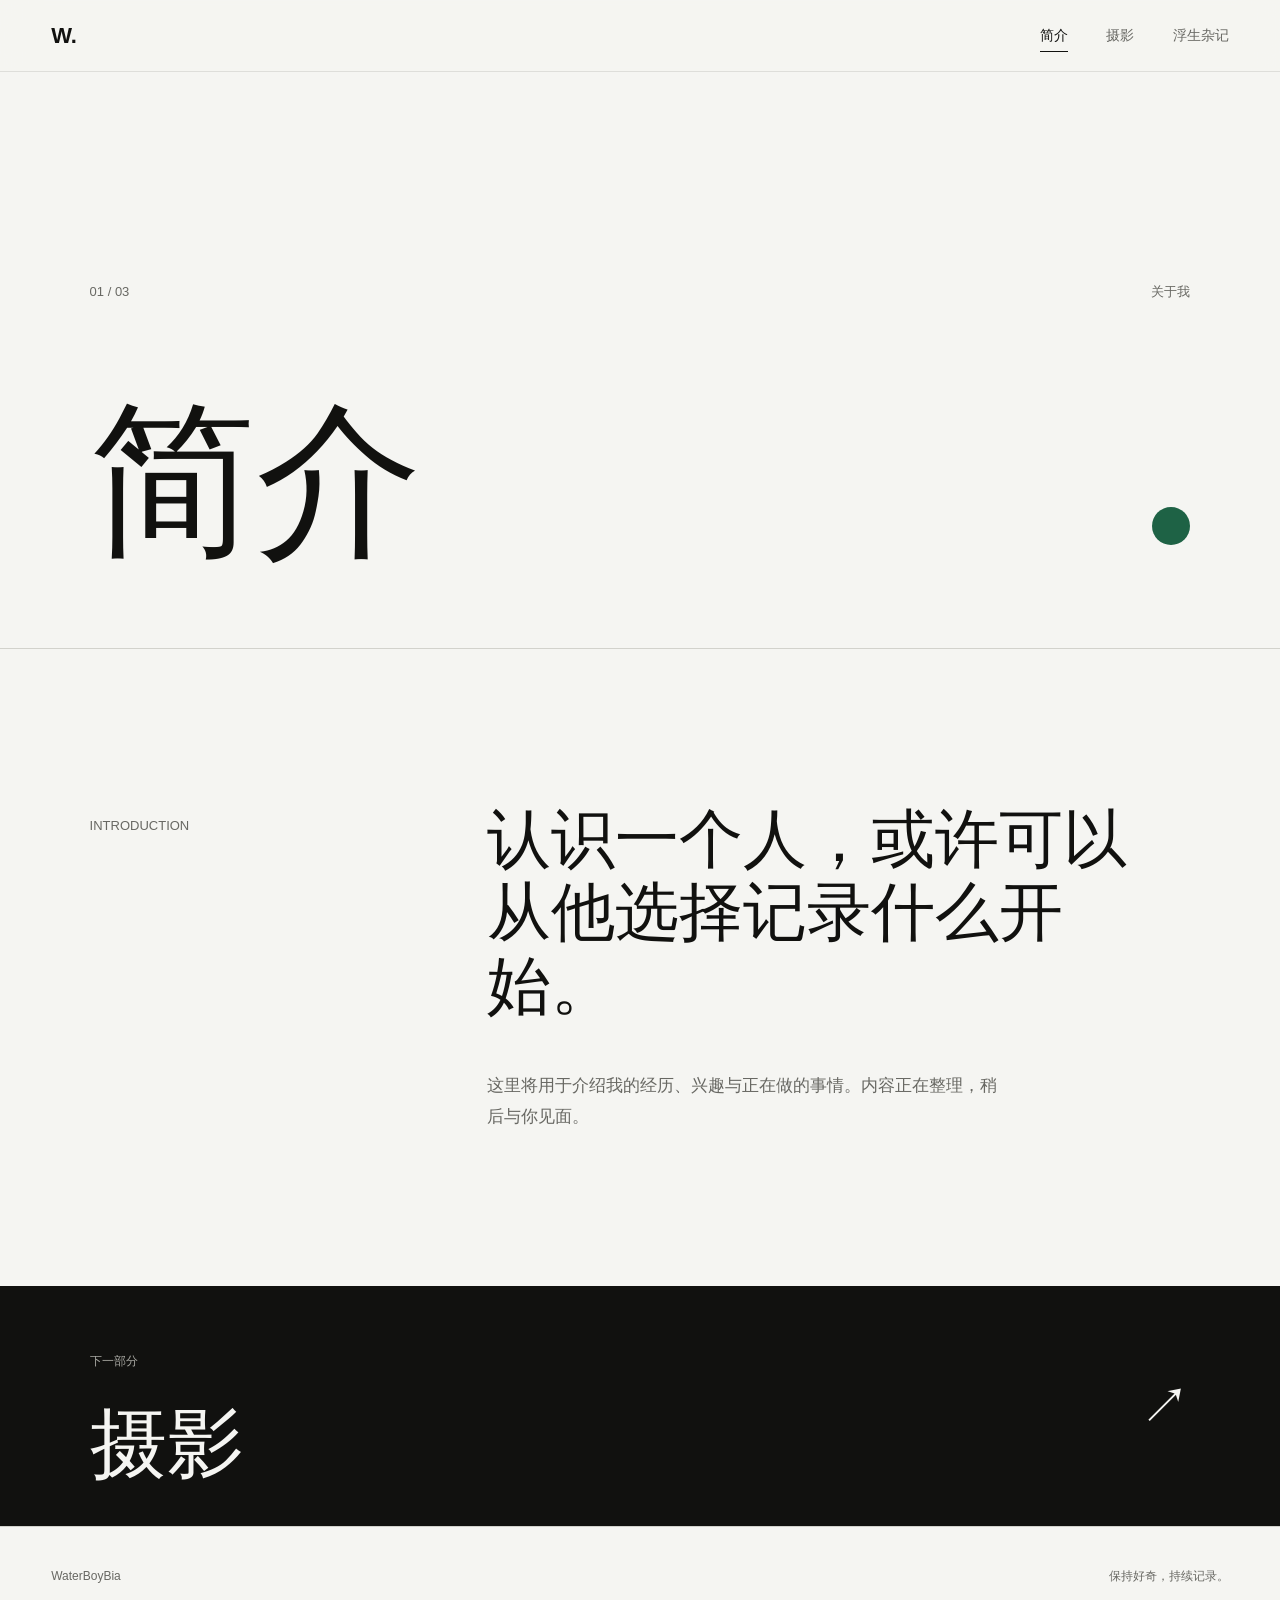
==== introduction/index.html @ 578ddb17 "add module(intro, photo, note)" ====
<!doctype html>
<html lang="zh-CN">
<head>
  <meta charset="utf-8">
  <meta name="viewport" content="width=device-width, initial-scale=1">
  <meta name="description" content="关于 WaterBoyBia。">
  <meta name="theme-color" content="#f5f5f2">
  <title>简介 · WaterBoyBia</title>
  <link rel="stylesheet" href="/assets/styles.css">
  <script src="/assets/main.js" defer></script>
</head>
<body data-page="introduction">
  <a class="skip-link" href="#main">跳到主要内容</a>
  <header class="site-header">
    <a class="brand" href="/" aria-label="WaterBoyBia 首页">W.</a>
    <button class="menu-button" type="button" aria-expanded="false" aria-controls="site-nav"><span class="menu-button__label">菜单</span><span class="menu-button__icon" aria-hidden="true"></span></button>
    <nav class="site-nav" id="site-nav" aria-label="主要导航"><a href="/introduction/">简介</a><a href="/photograph/">摄影</a><a href="/note/">浮生杂记</a></nav>
  </header>
  <main id="main">
    <section class="page-hero">
      <div class="page-hero__inner reveal">
        <div class="page-hero__topline"><span>01 / 03</span><span>关于我</span></div>
        <div class="page-hero__title-row"><h1>简介</h1><span class="page-hero__mark" aria-hidden="true"></span></div>
      </div>
    </section>
    <section class="content-section">
      <div class="content-grid">
        <p class="content-aside reveal">INTRODUCTION</p>
        <div class="placeholder reveal"><p class="placeholder__statement">认识一个人，或许可以从他选择记录什么开始。</p><p class="placeholder__detail">这里将用于介绍我的经历、兴趣与正在做的事情。内容正在整理，稍后与你见面。</p></div>
      </div>
    </section>
    <a class="next-link" href="/photograph/"><span><small>下一部分</small><br><strong>摄影</strong></span><span aria-hidden="true">↗</span></a>
  </main>
  <footer class="site-footer"><p>WaterBoyBia</p><p>保持好奇，持续记录。</p></footer>
</body>
</html>
---- assets/styles.css ----
:root {
  color-scheme: light;
  --paper: #f5f5f2;
  --ink: #11110f;
  --muted: #686863;
  --line: #d2d2cc;
  --accent: #1e6245;
  --warm: #a75b30;
  --header-height: 72px;
  font-family: -apple-system, BlinkMacSystemFont, "SF Pro Display", "PingFang SC", "Microsoft YaHei", sans-serif;
  font-synthesis: none;
}

* {
  box-sizing: border-box;
}

html {
  scroll-behavior: smooth;
}

body {
  margin: 0;
  color: var(--ink);
  background: var(--paper);
  line-height: 1.5;
}

body::before {
  position: fixed;
  inset: 0;
  z-index: 1000;
  background: var(--ink);
  content: "";
  pointer-events: none;
  animation: curtain 900ms cubic-bezier(.76, 0, .24, 1) 120ms forwards;
}

a {
  color: inherit;
  text-decoration: none;
}

button {
  color: inherit;
  font: inherit;
}

.skip-link {
  position: fixed;
  top: 8px;
  left: 8px;
  z-index: 1100;
  padding: 8px 12px;
  color: var(--paper);
  background: var(--ink);
  transform: translateY(-150%);
}

.skip-link:focus {
  transform: translateY(0);
}

.site-header {
  position: fixed;
  inset: 0 0 auto;
  z-index: 100;
  display: flex;
  align-items: center;
  height: var(--header-height);
  padding: 0 clamp(20px, 4vw, 64px);
  border-bottom: 1px solid color-mix(in srgb, var(--line) 65%, transparent);
  background: color-mix(in srgb, var(--paper) 86%, transparent);
  backdrop-filter: blur(18px) saturate(130%);
}

.brand {
  font-size: 22px;
  font-weight: 700;
  letter-spacing: 0;
}

.site-nav {
  display: flex;
  gap: clamp(24px, 3vw, 48px);
  margin-left: auto;
  font-size: 14px;
}

.site-nav a {
  position: relative;
  padding: 8px 0;
  color: var(--muted);
  transition: color 180ms ease;
}

.site-nav a::after {
  position: absolute;
  right: 0;
  bottom: 2px;
  left: 0;
  height: 1px;
  background: currentColor;
  content: "";
  transform: scaleX(0);
  transform-origin: right;
  transition: transform 220ms ease;
}

.site-nav a:hover,
.site-nav a[aria-current="page"] {
  color: var(--ink);
}

.site-nav a:hover::after,
.site-nav a[aria-current="page"]::after {
  transform: scaleX(1);
  transform-origin: left;
}

.menu-button {
  display: none;
  margin-left: auto;
  padding: 8px 0;
  border: 0;
  background: transparent;
  cursor: pointer;
}

.hero {
  position: relative;
  display: grid;
  grid-template-columns: minmax(0, 1fr) minmax(280px, .7fr);
  align-items: center;
  min-height: 100svh;
  padding: calc(var(--header-height) + 8vh) clamp(20px, 7vw, 112px) 8vh;
  overflow: hidden;
}

.hero__copy {
  position: relative;
  z-index: 1;
  max-width: 860px;
}

.eyebrow {
  margin: 0 0 24px;
  color: var(--accent);
  font-size: 12px;
  font-weight: 650;
  letter-spacing: .14em;
  text-transform: uppercase;
}

.hero h1,
.page-hero h1 {
  max-width: 100%;
  margin: 0;
  font-size: clamp(54px, 9vw, 140px);
  font-weight: 620;
  line-height: .94;
  letter-spacing: 0;
  overflow-wrap: anywhere;
}

.hero__lead {
  max-width: 560px;
  margin: 40px 0 0;
  color: var(--muted);
  font-size: clamp(18px, 2vw, 26px);
  line-height: 1.55;
}

.ripple {
  position: relative;
  justify-self: end;
  width: min(36vw, 510px);
  aspect-ratio: 1;
  color: var(--accent);
}

.ripple span,
.ripple b {
  position: absolute;
  inset: 50% auto auto 50%;
  border-radius: 50%;
  transform: translate(-50%, -50%);
}

.ripple span {
  border: 1px solid currentColor;
  opacity: .26;
  animation: breathe 6s ease-in-out infinite;
}

.ripple span:nth-child(1) { width: 100%; height: 100%; }
.ripple span:nth-child(2) { width: 68%; height: 68%; animation-delay: -2s; }
.ripple span:nth-child(3) { width: 36%; height: 36%; animation-delay: -4s; }

.ripple b {
  display: grid;
  width: 14%;
  aspect-ratio: 1;
  place-items: center;
  color: var(--paper);
  background: var(--accent);
  font-size: clamp(14px, 2vw, 26px);
}

.scroll-cue {
  position: absolute;
  bottom: 28px;
  left: clamp(20px, 7vw, 112px);
  display: flex;
  align-items: center;
  gap: 14px;
  color: var(--muted);
  font-size: 12px;
}

.scroll-cue span {
  color: var(--ink);
  font-size: 18px;
  animation: nudge 1.8s ease-in-out infinite;
}

.section-index,
.content-section {
  padding: clamp(84px, 12vw, 180px) clamp(20px, 7vw, 112px);
  border-top: 1px solid var(--line);
}

.section-heading {
  display: grid;
  grid-template-columns: minmax(120px, .45fr) minmax(0, 1fr);
  gap: 48px;
  margin-bottom: clamp(64px, 9vw, 130px);
}

.section-heading h2,
.content-section h2 {
  max-width: 850px;
  margin: 0;
  font-size: clamp(36px, 5.8vw, 84px);
  font-weight: 570;
  line-height: 1.08;
  letter-spacing: 0;
}

.section-list {
  border-top: 1px solid var(--ink);
}

.section-link {
  display: grid;
  grid-template-columns: 80px minmax(180px, 1fr) minmax(140px, .5fr) 32px;
  align-items: center;
  min-height: 142px;
  border-bottom: 1px solid var(--line);
  transition: color 220ms ease, padding 220ms ease;
}

.section-link:hover {
  padding: 0 18px;
  color: var(--accent);
}

.section-link__number,
.section-link__meta {
  color: var(--muted);
  font-size: 13px;
}

.section-link__title {
  font-size: clamp(30px, 4vw, 58px);
  font-weight: 560;
}

.section-link__arrow {
  font-size: 24px;
}

.page-hero {
  display: flex;
  min-height: 72svh;
  padding: calc(var(--header-height) + 12vh) clamp(20px, 7vw, 112px) 10vh;
  align-items: flex-end;
}

.page-hero__inner {
  width: 100%;
}

.page-hero__topline {
  display: flex;
  justify-content: space-between;
  margin-bottom: clamp(40px, 8vw, 100px);
  color: var(--muted);
  font-size: 13px;
}

.page-hero__title-row {
  display: flex;
  align-items: end;
  justify-content: space-between;
  gap: 40px;
}

.page-hero h1 {
  font-size: clamp(70px, 13vw, 190px);
}

.page-hero__mark {
  flex: 0 0 auto;
  width: clamp(18px, 3vw, 42px);
  aspect-ratio: 1;
  margin-bottom: 1vw;
  border-radius: 50%;
  background: var(--accent);
}

.content-grid {
  display: grid;
  grid-template-columns: minmax(160px, .42fr) minmax(0, 1fr);
  gap: clamp(48px, 8vw, 140px);
}

.content-aside {
  color: var(--muted);
  font-size: 13px;
}

.placeholder {
  max-width: 820px;
}

.placeholder__statement {
  margin: 0;
  font-size: clamp(32px, 5vw, 72px);
  font-weight: 520;
  line-height: 1.15;
}

.placeholder__detail {
  max-width: 520px;
  margin: 48px 0 0;
  color: var(--muted);
  font-size: 17px;
  line-height: 1.8;
}

.next-link {
  display: flex;
  align-items: center;
  justify-content: space-between;
  min-height: 240px;
  padding: 0 clamp(20px, 7vw, 112px);
  color: var(--paper);
  background: var(--ink);
}

.next-link small {
  color: #a8a8a2;
  font-size: 12px;
}

.next-link strong {
  font-size: clamp(36px, 6vw, 88px);
  font-weight: 540;
}

.next-link span {
  font-size: clamp(28px, 4vw, 50px);
  transition: transform 200ms ease;
}

.next-link:hover span {
  transform: translate(8px, -8px);
}

.site-footer {
  display: flex;
  justify-content: space-between;
  padding: 28px clamp(20px, 4vw, 64px);
  border-top: 1px solid var(--line);
  color: var(--muted);
  font-size: 12px;
}

.reveal {
  opacity: 0;
  transform: translateY(28px);
  transition: opacity 700ms ease, transform 700ms cubic-bezier(.22, 1, .36, 1);
}

.reveal.is-visible {
  opacity: 1;
  transform: translateY(0);
}

@keyframes curtain {
  0% { transform: translateY(0); }
  100% { transform: translateY(-100%); }
}

@keyframes breathe {
  0%, 100% { transform: translate(-50%, -50%) scale(.96); opacity: .2; }
  50% { transform: translate(-50%, -50%) scale(1.04); opacity: .42; }
}

@keyframes nudge {
  0%, 100% { transform: translateY(-2px); }
  50% { transform: translateY(5px); }
}

@media (max-width: 760px) {
  :root { --header-height: 64px; }

  .site-header { padding: 0 20px; }

  .menu-button { display: flex; align-items: center; gap: 10px; }

  .menu-button__label { font-size: 13px; }

  .menu-button__icon,
  .menu-button__icon::after {
    display: block;
    width: 16px;
    height: 1px;
    background: currentColor;
    content: "";
    transition: transform 180ms ease;
  }

  .menu-button__icon::after { transform: translateY(5px); }

  .menu-button[aria-expanded="true"] .menu-button__icon { transform: rotate(45deg) translateY(2px); }
  .menu-button[aria-expanded="true"] .menu-button__icon::after { transform: rotate(-90deg); }

  .site-nav {
    position: fixed;
    inset: var(--header-height) 0 auto;
    display: grid;
    gap: 0;
    padding: 8px 20px 24px;
    border-bottom: 1px solid var(--line);
    background: var(--paper);
    opacity: 0;
    pointer-events: none;
    transform: translateY(-12px);
    transition: opacity 180ms ease, transform 180ms ease;
  }

  .site-nav.is-open { opacity: 1; pointer-events: auto; transform: translateY(0); }
  .site-nav a { padding: 15px 0; border-bottom: 1px solid var(--line); }
  .site-nav a:last-child { border-bottom: 0; }

  .hero {
    grid-template-columns: 1fr;
    align-content: center;
    min-height: 100svh;
    padding: calc(var(--header-height) + 44px) 20px 72px;
  }

  .hero h1 { font-size: clamp(48px, 17vw, 80px); }
  .hero__lead { margin-top: 24px; font-size: 18px; }
  .ripple { position: absolute; right: -32vw; bottom: -13vw; width: 92vw; opacity: .65; }
  .scroll-cue { bottom: 20px; left: 20px; }

  .section-index,
  .content-section { padding: 80px 20px; }

  .section-heading,
  .content-grid { grid-template-columns: 1fr; gap: 32px; }
  .section-heading { margin-bottom: 56px; }
  .section-heading h2 { font-size: 38px; }

  .section-link {
    grid-template-columns: 42px 1fr 24px;
    min-height: 104px;
  }

  .section-link:hover { padding: 0; }
  .section-link__meta { display: none; }
  .section-link__title { font-size: 30px; }

  .page-hero { min-height: 64svh; padding: calc(var(--header-height) + 80px) 20px 56px; }
  .page-hero__topline { margin-bottom: 52px; }
  .page-hero h1 { font-size: clamp(64px, 23vw, 112px); }
  .page-hero__title-row { gap: 20px; }

  .placeholder__statement { font-size: 36px; }
  .placeholder__detail { margin-top: 32px; }

  .next-link { min-height: 180px; padding: 0 20px; }
  .next-link strong { font-size: 42px; }

  .site-footer { gap: 24px; padding: 24px 20px; }
}

@media (prefers-reduced-motion: reduce) {
  html { scroll-behavior: auto; }
  *, *::before, *::after { animation-duration: .01ms !important; animation-iteration-count: 1 !important; transition-duration: .01ms !important; }
}
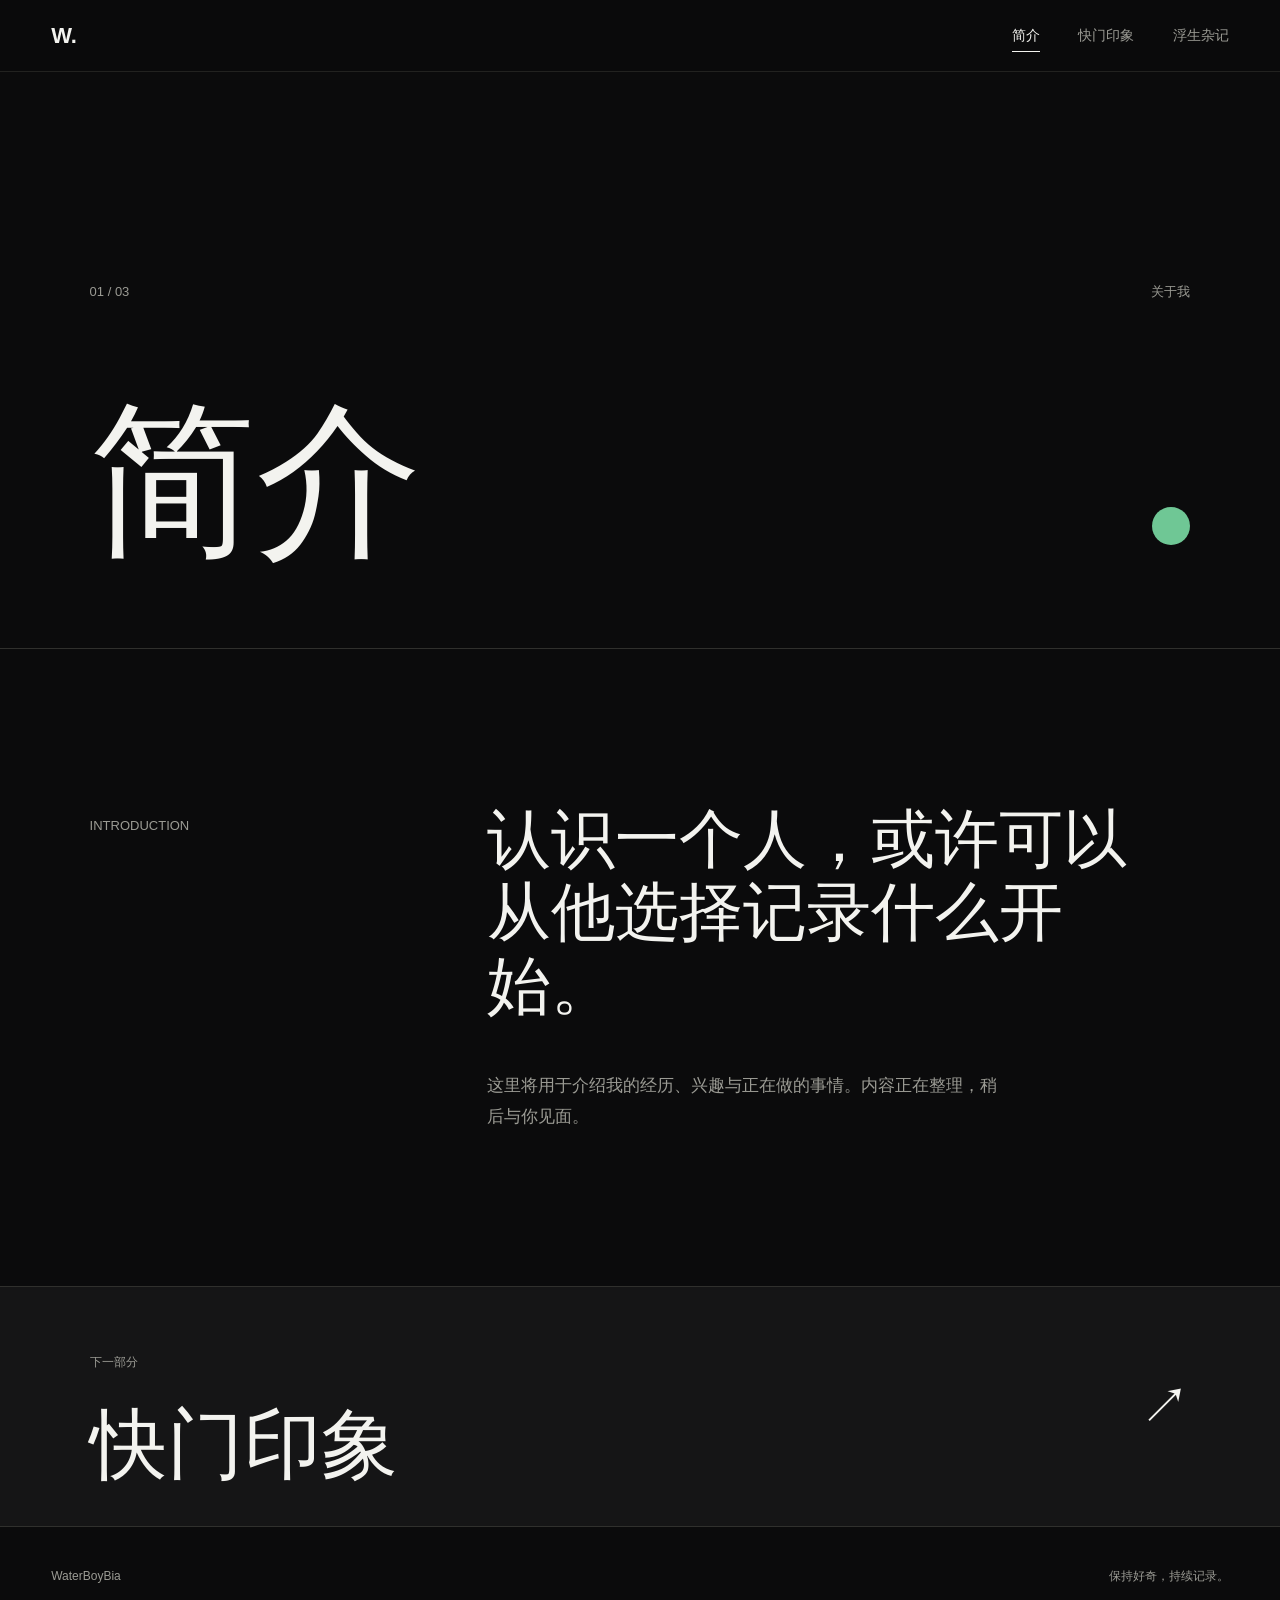
==== commit a3d9f285: "深色模式" ====
--- a/introduction/index.html
+++ b/introduction/index.html
@@ -4,7 +4,7 @@
   <meta charset="utf-8">
   <meta name="viewport" content="width=device-width, initial-scale=1">
   <meta name="description" content="关于 WaterBoyBia。">
-  <meta name="theme-color" content="#f5f5f2">
+  <meta name="theme-color" content="#0b0b0c">
   <title>简介 · WaterBoyBia</title>
   <link rel="stylesheet" href="/assets/styles.css">
   <script src="/assets/main.js" defer></script>
@@ -14,7 +14,7 @@
   <header class="site-header">
     <a class="brand" href="/" aria-label="WaterBoyBia 首页">W.</a>
     <button class="menu-button" type="button" aria-expanded="false" aria-controls="site-nav"><span class="menu-button__label">菜单</span><span class="menu-button__icon" aria-hidden="true"></span></button>
-    <nav class="site-nav" id="site-nav" aria-label="主要导航"><a href="/introduction/">简介</a><a href="/photograph/">摄影</a><a href="/note/">浮生杂记</a></nav>
+    <nav class="site-nav" id="site-nav" aria-label="主要导航"><a href="/introduction/">简介</a><a href="/photograph/">快门印象</a><a href="/note/">浮生杂记</a></nav>
   </header>
   <main id="main">
     <section class="page-hero">
@@ -29,7 +29,7 @@
         <div class="placeholder reveal"><p class="placeholder__statement">认识一个人，或许可以从他选择记录什么开始。</p><p class="placeholder__detail">这里将用于介绍我的经历、兴趣与正在做的事情。内容正在整理，稍后与你见面。</p></div>
       </div>
     </section>
-    <a class="next-link" href="/photograph/"><span><small>下一部分</small><br><strong>摄影</strong></span><span aria-hidden="true">↗</span></a>
+    <a class="next-link" href="/photograph/"><span><small>下一部分</small><br><strong>快门印象</strong></span><span aria-hidden="true">↗</span></a>
   </main>
   <footer class="site-footer"><p>WaterBoyBia</p><p>保持好奇，持续记录。</p></footer>
 </body>
--- a/assets/styles.css
+++ b/assets/styles.css
@@ -1,11 +1,12 @@
 :root {
-  color-scheme: light;
-  --paper: #f5f5f2;
-  --ink: #11110f;
-  --muted: #686863;
-  --line: #d2d2cc;
-  --accent: #1e6245;
-  --warm: #a75b30;
+  color-scheme: dark;
+  --paper: #0b0b0c;
+  --surface: #151516;
+  --ink: #f3f3ef;
+  --muted: #9b9b94;
+  --line: #30302d;
+  --accent: #6fc795;
+  --warm: #d28a60;
   --header-height: 72px;
   font-family: -apple-system, BlinkMacSystemFont, "SF Pro Display", "PingFang SC", "Microsoft YaHei", sans-serif;
   font-synthesis: none;
@@ -30,7 +31,7 @@
   position: fixed;
   inset: 0;
   z-index: 1000;
-  background: var(--ink);
+  background: #050505;
   content: "";
   pointer-events: none;
   animation: curtain 900ms cubic-bezier(.76, 0, .24, 1) 120ms forwards;
@@ -163,6 +164,13 @@
   overflow-wrap: anywhere;
 }
 
+.hero h1 span {
+  display: block;
+  width: max-content;
+  max-width: 100%;
+  white-space: nowrap;
+}
+
 .hero__lead {
   max-width: 560px;
   margin: 40px 0 0;
@@ -355,12 +363,13 @@
   justify-content: space-between;
   min-height: 240px;
   padding: 0 clamp(20px, 7vw, 112px);
-  color: var(--paper);
-  background: var(--ink);
+  border-top: 1px solid var(--line);
+  color: var(--ink);
+  background: var(--surface);
 }
 
 .next-link small {
-  color: #a8a8a2;
+  color: var(--muted);
   font-size: 12px;
 }
 
